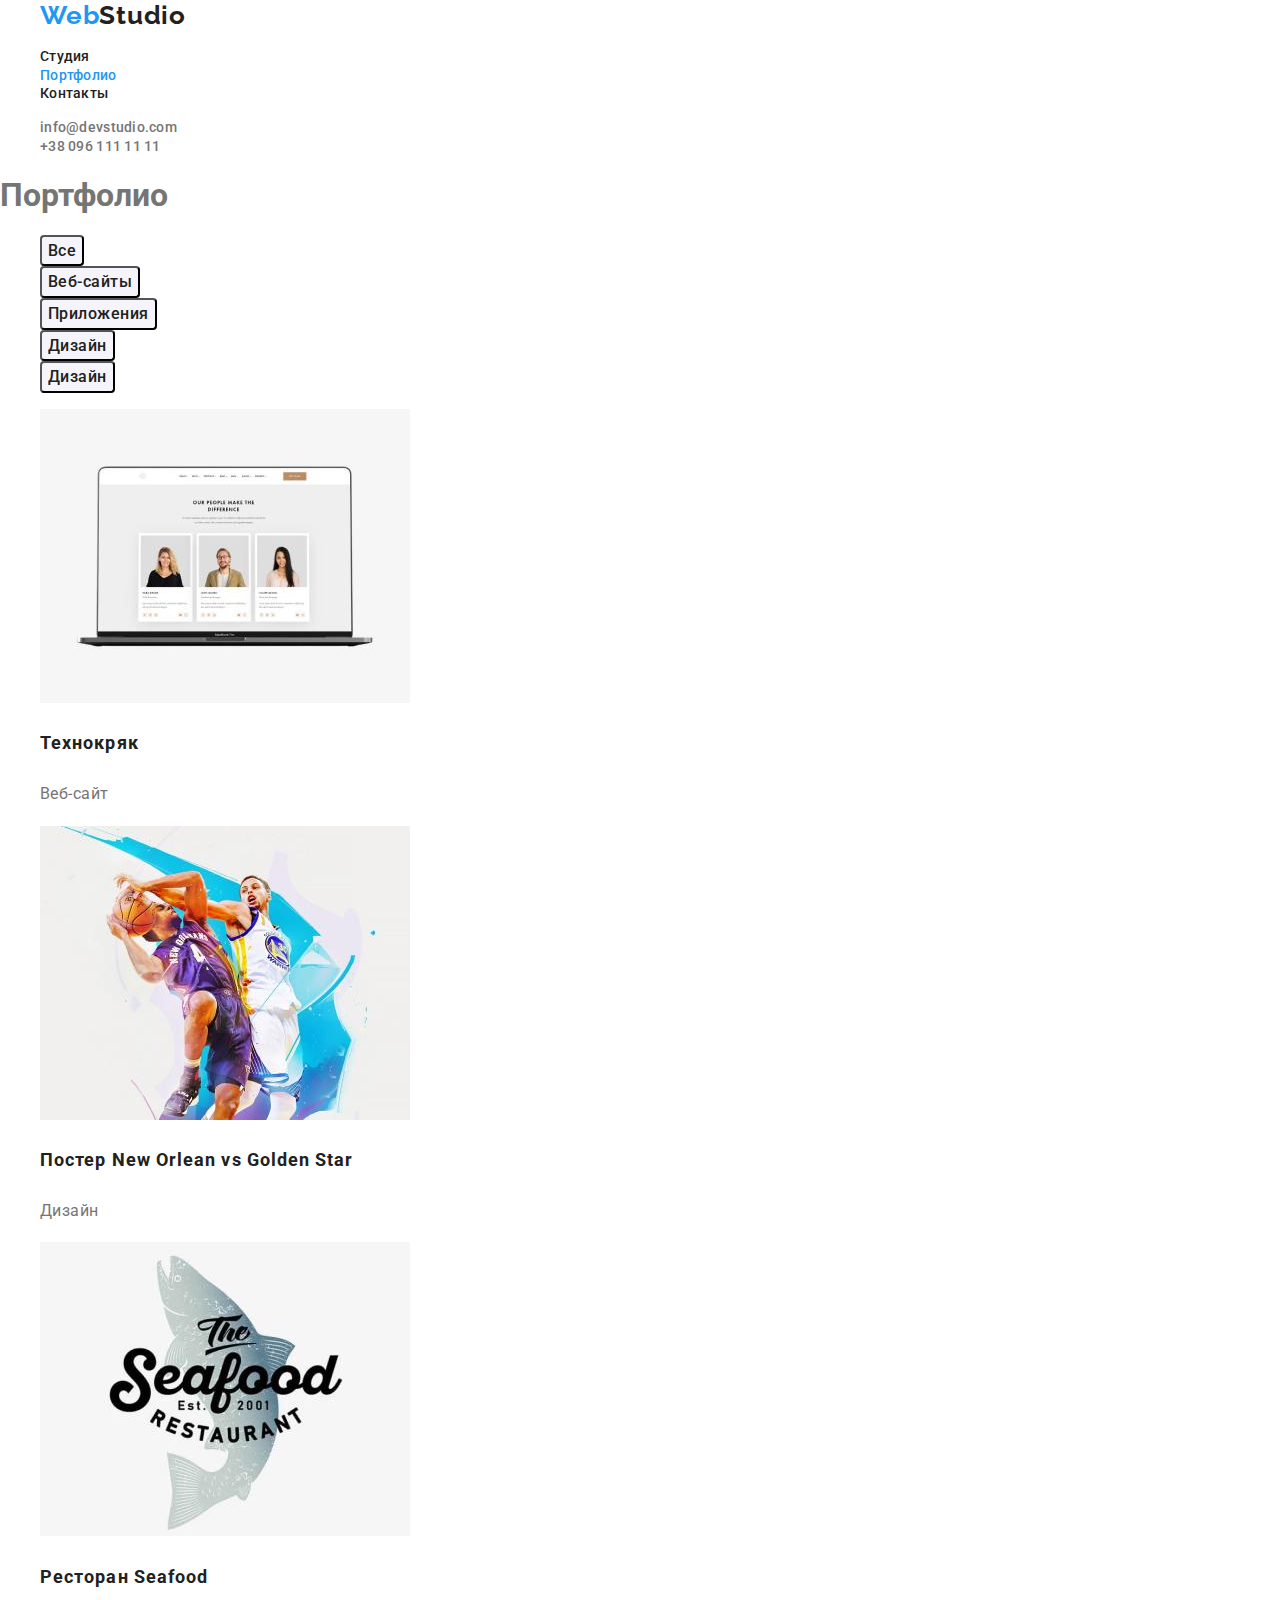
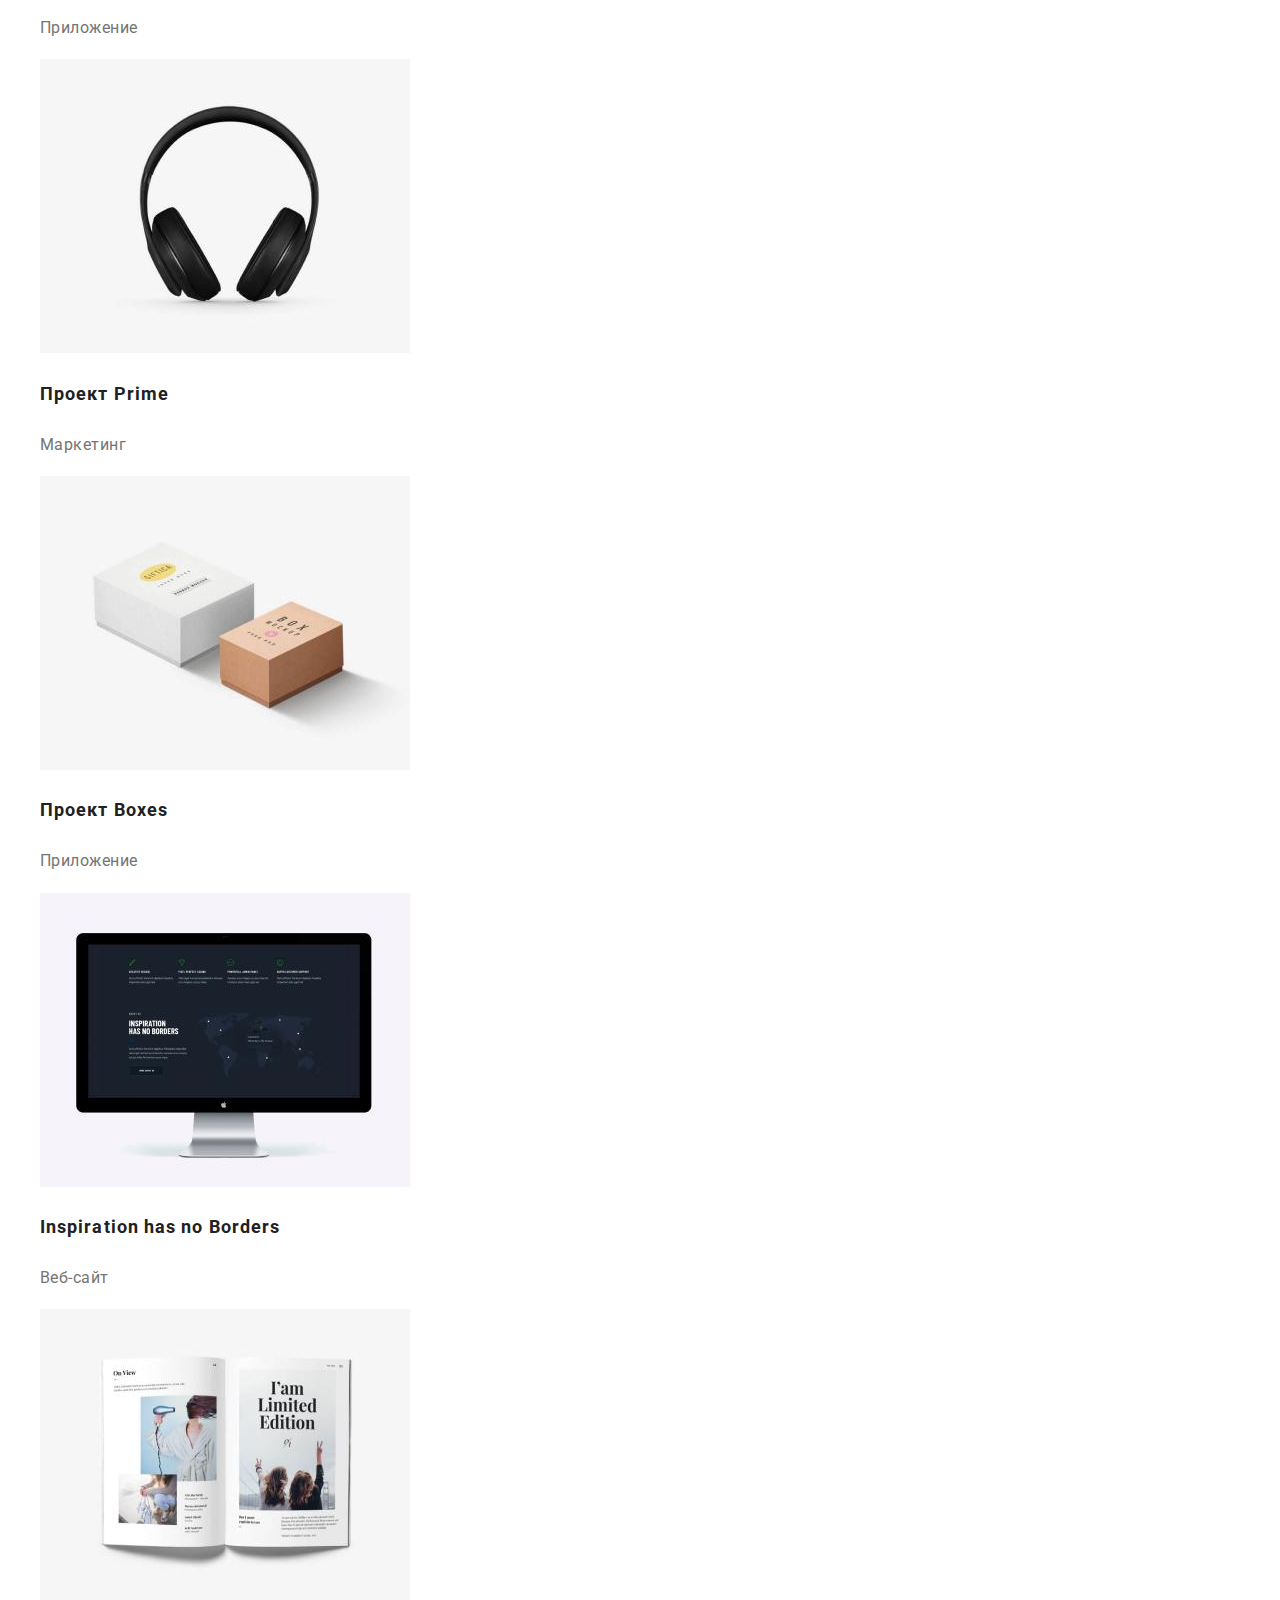
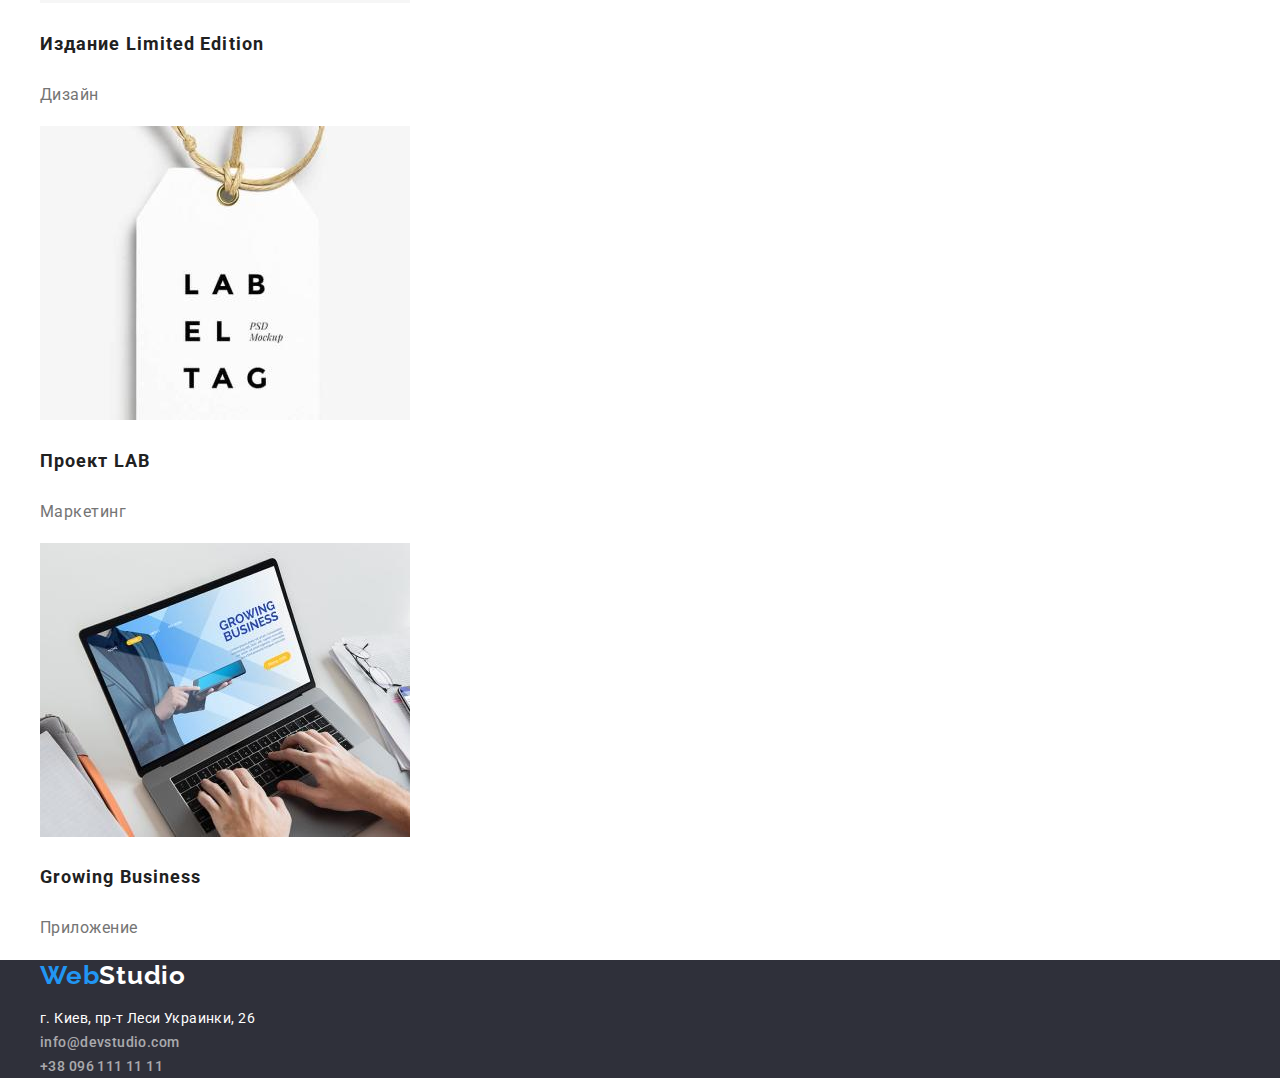
==== portfolio.html @ add9ce25 "Делает центрирование контэнта" ====
<!DOCTYPE html>
<html lang="ru">

<head>
    <meta charset="UTF-8">
    <meta http-equiv="X-UA-Compatible" content="IE=edge">
    <meta name="viewport" content="width=device-width, initial-scale=1.0">
    <link href="https://fonts.googleapis.com/css2?family=Raleway:wght@700&family=Roboto:wght@400;500;700;900&display=swap"
        rel="stylesheet">
    <title>Домашнее задание</title>
    <link rel="stylesheet" href="https://cdnjs.cloudflare.com/ajax/libs/modern-normalize/1.1.0/modern-normalize.min.css">
    <link rel="stylesheet" href="./css/styles.css">
</head>

<body>
    <!--Шапка-->
    <header>
        <div class="container">
            <a href="" lang="en" class="logo"><span class="logo-web">Web</span>Studio</a>
            <nav>
                <ul class="site-nav list">
                    <li><a href="./index.html" class="site-nav-link">Студия</a></li>
                    <li><a href="./portfolio.html" class="site-nav-link active">Портфолио</a></li>
                    <li><a href="" class="site-nav-link">Контакты</a></li>
                </ul>
            </nav>
            
            <ul class="auth-nav list">
                <li> <a href="mailto:info@devstudio.com" class="auth-nav-link">info@devstudio.com</a></li>
                <li> <a href="tel:+380961111111" class="auth-nav-link">+38 096 111 11 11</a></li>
            </ul>
        </div>
    </header>
    <!--Основной контент-->
    <main>
       <!-- Филтр -->
       <section>
        <h1>Портфолио</h1>
           <div class="container">
            <ul class="list">
                <li>
                    <button type="button" class="filter-button">Все</button>
                </li>
                <li>
                    <button type="button" class="filter-button">Веб-сайты</button>
                </li>
                <li>
                    <button type="button" class="filter-button">Приложения</button>
                </li>
                <li>
                    <button type="button" class="filter-button">Дизайн</button>
                </li>
                <li>
                    <button type="button" class="filter-button">Дизайн</button>
                </li>
            </ul>
           </div>
       <!-- Проекти -->
           <div class="container">
                <ul class="list">
                    <li>
                        <a href="" class="project-link">
                            <img src="./img/img-techno.jpg" alt="открыт сайт на ноутбуке" width="370">
                            <h3 class="project-title project-active">Технокряк</h3>
                            <p class="project-text project-active">Веб-сайт</p>
                        </a>
                    </li>
                    <li>
                        <a href="" class="project-link">
                            <img src="./img/img-new-orlean.jpg" alt="двое мужчин играют в баскетбол" width="370">
                            <h3 lang="en" class="project-title project-active">Постер New Orlean vs Golden Star</h3>
                            <p class="project-text project-active">Дизайн</p>
                        </a>
                    </li>
                    <li>
                        <a href="" class="project-link">
                            <img src="./img/img-seafood.jpg" alt="логотип с рыбой" width="370">
                            <h3 lang="en" class="project-title project-active">Ресторан Seafood</h3>
                            <p class="project-text project-active">Приложение</p>
                        </a>
                    </li>
                    <li>
                        <a href="" class="project-link">
                            <img src="./img/img-prime.jpg" alt="наушники" width="370">
                            <h3 lang="en" class="project-title project-active">Проект Prime</h3>
                            <p class="project-text project-active">Маркетинг</p>
                        </a>
                    </li>
                    <li>
                        <a href="" class="project-link">
                            <img src="./img/img-boxes.jpg" alt="две коробки" width="370">
                            <h3 lang="en" class="project-title project-active">Проект Boxes</h3>
                            <p class="project-text project-active">Приложение</p>
                        </a>
                    </li>
                    <li>
                        <a href="" class="project-link">
                            <img src="./img/img-inspiration.jpg" alt="монитор" width="370">
                            <h3 lang="en" class="project-title project-active">Inspiration has no Borders</h3>
                            <p class="project-text project-active">Веб-сайт</p>
                        </a>
                    </li>
                    <li>
                        <a href="" class="project-link">
                            <img src="./img/img-limited-edition.jpg" alt="журнал" width="370">
                            <h3 lang="en" class="project-title project-active">Издание Limited Edition</h3>
                            <p class="project-text project-active">Дизайн</p>
                        </a>
                    </li>
                    <li>
                        <a href="" class="project-link">
                            <img src="./img/img-lab.jpg" alt="бирка снадписью" width="370">
                            <h3 lang="en" class="project-title project-active">Проект LAB</h3>
                            <p class="project-text project-active">Маркетинг</p>
                        </a>
                    </li>
                    <li>
                        <a href="" class="project-link">
                            <img src="./img/img-growing-business.jpg" alt="работа за ноутбуком" width="370">
                            <h3 lang="en" class="project-title project-active">Growing Business</h3>
                            <p class="project-text project-active">Приложение</p>
                        </a>
                    </li>
                </ul>
           </div>
       </section>
    </main>
    <!--Подвал-->
    <footer class="footer">
       <div class="container">
            <a href="" lang="en" class="logo-footer logo"><span class="logo-web">Web</span>Studio</a>
            <address>
                <ul class="list">
                    <li> <a href="#" class="address-link ">г. Киев, пр-т Леси Украинки, 26</a></li>
                    <li> <a href="mailto:info@devstudio.com" class="auth-nav-link footer-link">info@devstudio.com</a></li>
                    <li> <a href="tel:+380961111111" class="auth-nav-link footer-link">+38 096 111 11 11</a></li>
                </ul>
            </address>
       </div>
    </footer>
</body>

</html>
---- css/styles.css ----
:root {
  --primary-whit-color: #ffffff;
  --title-text-color: #212121;
  --accen-color: #2196f3;
  --primary-text-color: #757575;
  --secondary-bg-color: #f5f4fa;
}
body {
  font-family: "Roboto", sans-serif;
  background-color: var(--primary-whit-color);
  color: var(--primary-text-color);
}

.list {
  list-style: none;
  padding-left: 0;
  margin-bottom: 0;
}

.container {
  margin-left: auto;
  margin-right: auto;
  width: 1200px;
}

/* Шапка */

.logo {
  font-family: "Raleway", sans-serif;
  font-weight: 700;
  font-size: 26px;
  line-height: 1.2;

  text-decoration: none;
  letter-spacing: 0.03em;

  color: var(--title-text-color);
}
.logo-web {
  color: var(--accen-color);
}
.logo-footer {
  color: var(--primary-whit-color);
}
.logo:hover,
.logo:focus {
  color: var(--accen-color);
}

/* Site nav / Auth nav */

.site-nav-link,
.auth-nav-link {
  font-weight: 500;
  font-size: 14px;
  line-height: 1.2;

  text-decoration: none;
  letter-spacing: 0.02em;

  color: var(--primary-text-color);
}
.site-nav-link {
  color: var(--title-text-color);
}
.site-nav-link:hover,
.site-nav-link:focus,
.auth-nav-link:hover,
.auth-nav-link:focus {
  color: var(--accen-color);
}
.active {
  color: var(--accen-color);
}
/* Основной контент */

.hero {
  background-color: #2f303a;
  text-align: center;
}
.hero-title {
  font-weight: 900;
  font-size: 44px;
  line-height: 1.4;

  letter-spacing: 0.06em;
  text-transform: uppercase;

  color: var(--primary-whit-color);
}
.hero-button {
  display: inline-block;
  border: 0px solid transparent;
  border-radius: 4px;
  padding: 10px 32px;

  font-family: "Roboto", sans-serif;
  font-weight: 700;
  font-size: 16px;
  line-height: 1.9;

  letter-spacing: 0.06em;
  cursor: pointer;
  text-align: center;

  background-color: var(--accen-color);
  color: var(--primary-whit-color);
}
.hero-button:hover,
.hero-button:focus {
  color: var(--title-text-color);
}
.feature-title {
  font-size: 14px;
  line-height: 1.1;

  letter-spacing: 0.03em;
  text-transform: uppercase;

  color: var(--title-text-color);
}
.feature-text {
  font-size: 14px;
  line-height: 1.7;

  letter-spacing: 0.03em;
}
.second-title {
  font-size: 36px;
  line-height: 1.2;
  text-align: center;
  letter-spacing: 0.03em;

  color: var(--title-text-color);
}
.team {
  background-color: var(--secondary-bg-color);
}
.team-title {
  font-weight: 500;
  font-size: 16px;
  line-height: 1.2;

  text-align: center;
  letter-spacing: 0.03em;

  color: var(--title-text-color);
}
.team-text {
  margin-bottom: 0;

  font-size: 16px;
  line-height: 1.2;

  text-align: center;
  letter-spacing: 0.03em;
}
/* Портфолио */

.filter-button {
  font-family: "Roboto", sans-serif;
  font-weight: 500;
  font-size: 16px;
  line-height: 1.6;

  text-align: center;
  letter-spacing: 0.03em;
  cursor: pointer;
  border-radius: 4px;

  background: var(--secondary-bg-color);
  color: var(--title-text-color);
}
.filter-button:hover,
.filter-button:focus {
  color: var(--primary-whit-color);
  background-color: var(--accen-color);
}
.project-link {
  text-decoration: none;
}
.project-title {
  font-size: 18px;
  line-height: 2;

  letter-spacing: 0.06em;

  color: var(--title-text-color);
}
.project-text {
  font-size: 16px;
  line-height: 1.9;

  letter-spacing: 0.03em;
  color: var(--primary-text-color);
}
.project-active:hover,
.project-active:focus {
  color: var(--accen-color);
}

/* Подвал */

.footer {
  background-color: #2f303a;
}
.address-link {
  font-style: normal;

  font-size: 14px;
  line-height: 1.7;

  letter-spacing: 0.03em;
  text-decoration: none;

  color: var(--primary-whit-color);
}
.footer-link {
  font-style: normal;
  line-height: 1.7;

  letter-spacing: 0.03em;

  color: rgba(255, 255, 255, 0.6);
}
.address-link:hover,
.address-link:focus {
  color: var(--accen-color);
}
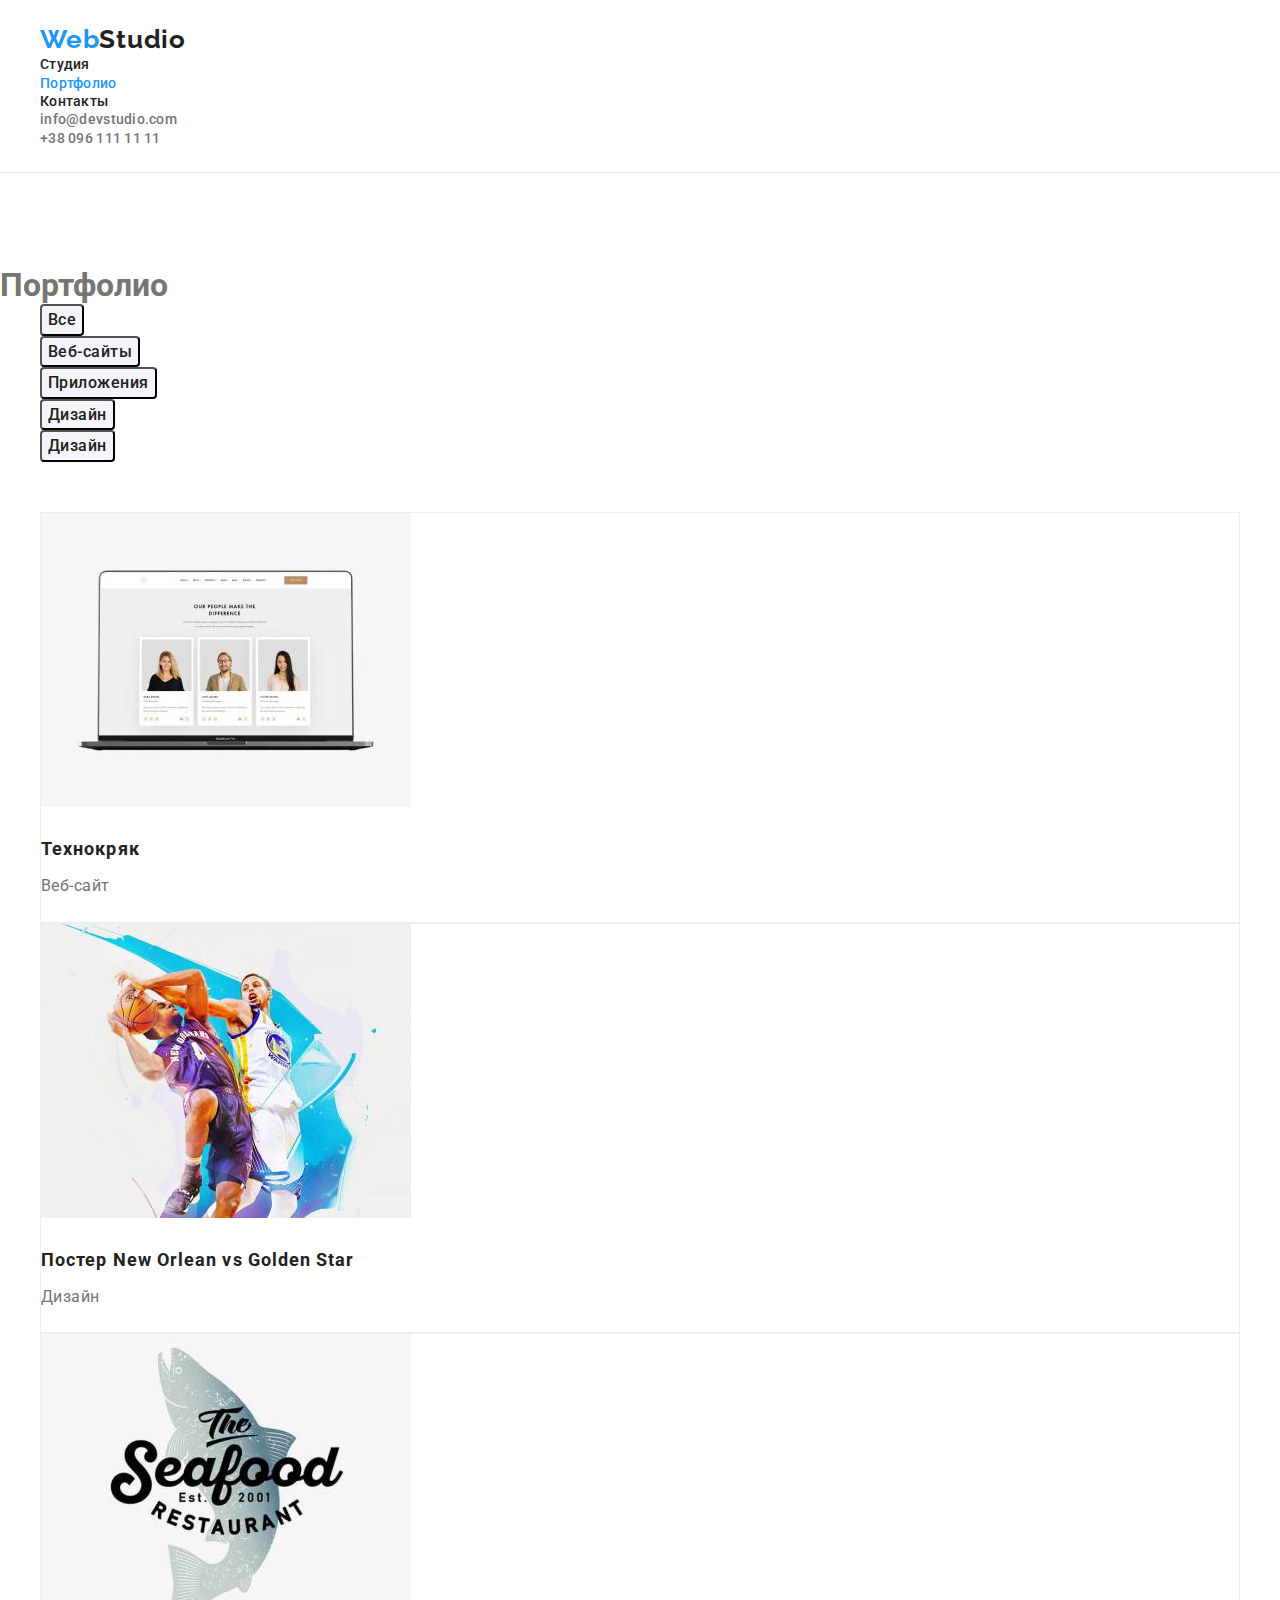
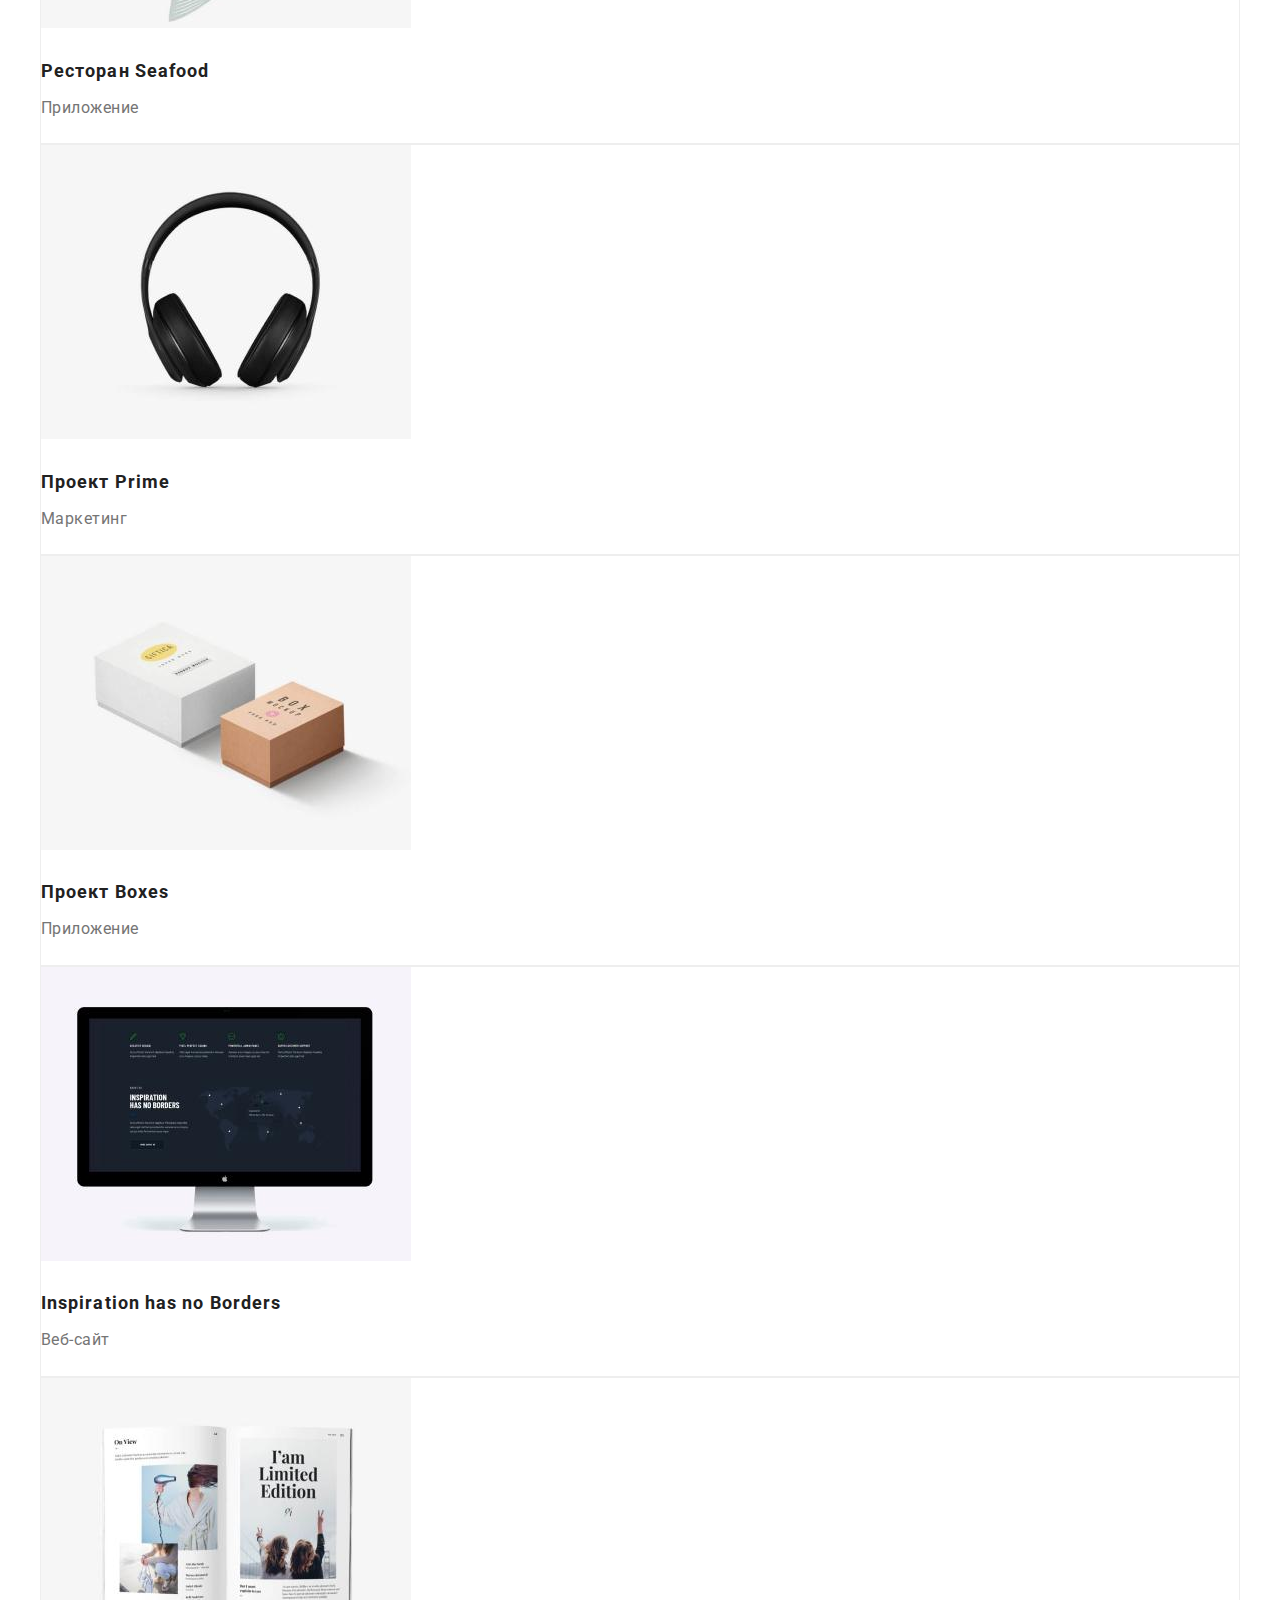
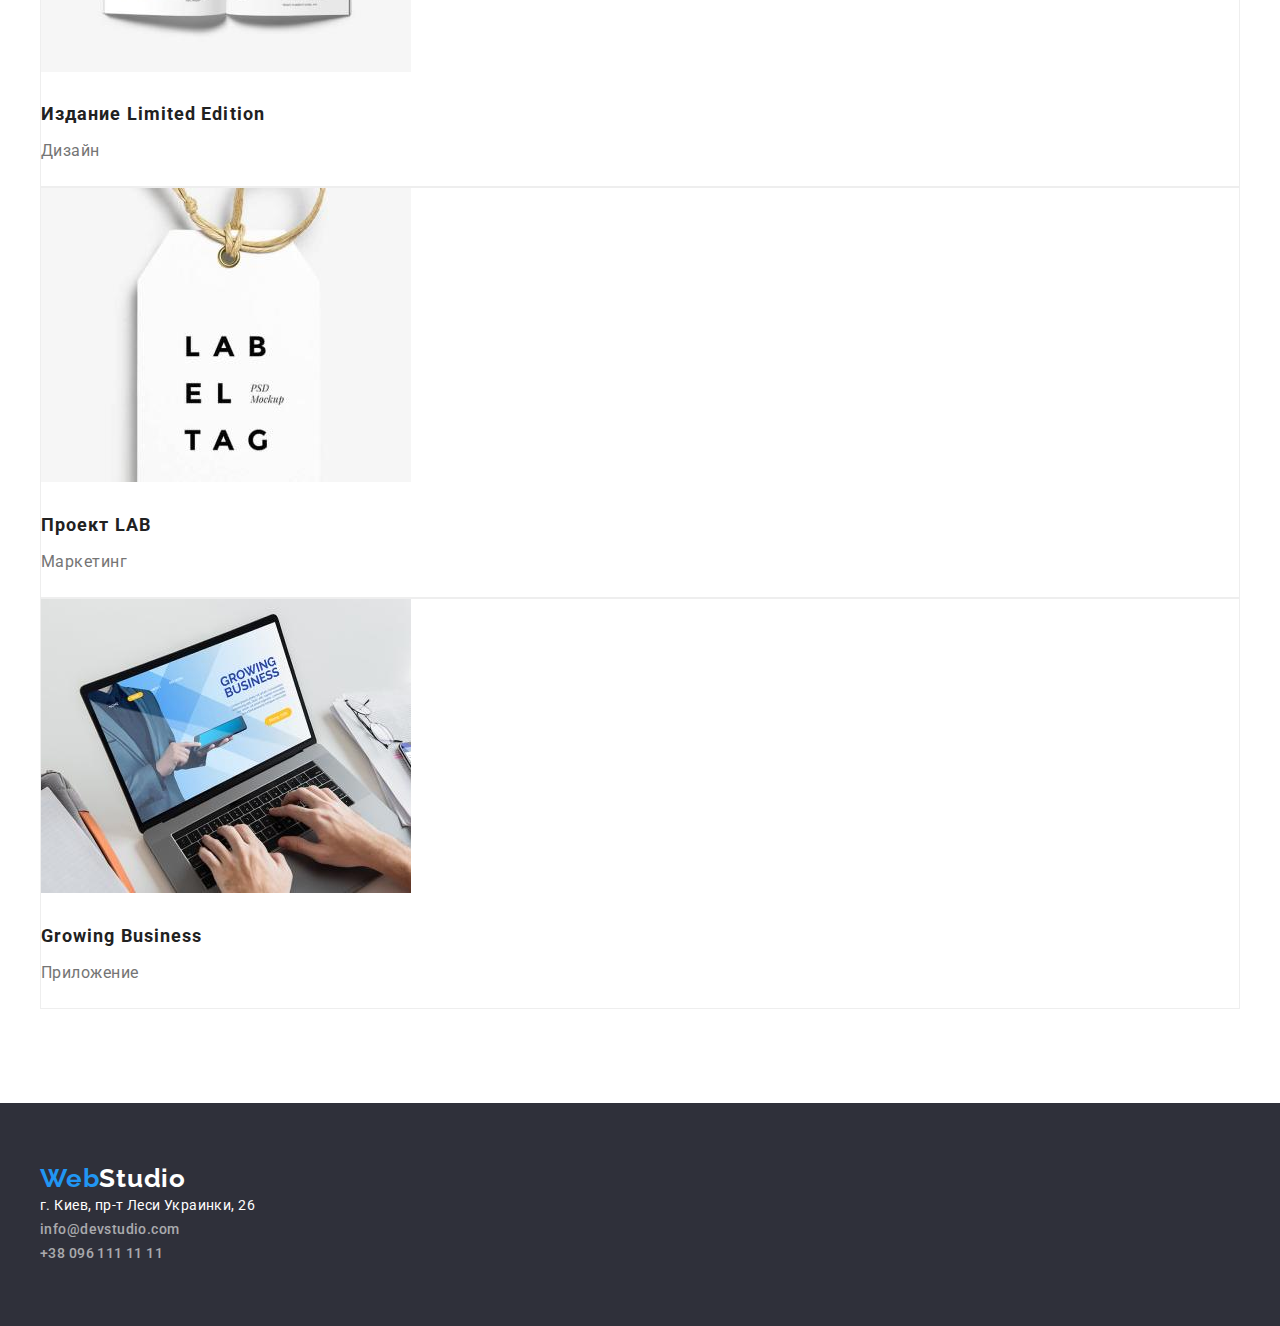
==== commit 657df37d: "Устанавливает padding та margin" ====
--- a/portfolio.html
+++ b/portfolio.html
@@ -14,7 +14,7 @@
 
 <body>
     <!--Шапка-->
-    <header>
+    <header class="header">
         <div class="container">
             <a href="" lang="en" class="logo"><span class="logo-web">Web</span>Studio</a>
             <nav>
@@ -34,10 +34,10 @@
     <!--Основной контент-->
     <main>
        <!-- Филтр -->
-       <section>
+       <section class="section">
         <h1>Портфолио</h1>
            <div class="container">
-            <ul class="list">
+            <ul class="list filter-list class="project-card"">
                 <li>
                     <button type="button" class="filter-button">Все</button>
                 </li>
@@ -58,63 +58,63 @@
        <!-- Проекти -->
            <div class="container">
                 <ul class="list">
-                    <li>
+                    <li class="project-card">
                         <a href="" class="project-link">
                             <img src="./img/img-techno.jpg" alt="открыт сайт на ноутбуке" width="370">
                             <h3 class="project-title project-active">Технокряк</h3>
                             <p class="project-text project-active">Веб-сайт</p>
                         </a>
                     </li>
-                    <li>
+                    <li class="project-card">
                         <a href="" class="project-link">
                             <img src="./img/img-new-orlean.jpg" alt="двое мужчин играют в баскетбол" width="370">
                             <h3 lang="en" class="project-title project-active">Постер New Orlean vs Golden Star</h3>
                             <p class="project-text project-active">Дизайн</p>
                         </a>
                     </li>
-                    <li>
+                    <li class="project-card">
                         <a href="" class="project-link">
                             <img src="./img/img-seafood.jpg" alt="логотип с рыбой" width="370">
                             <h3 lang="en" class="project-title project-active">Ресторан Seafood</h3>
                             <p class="project-text project-active">Приложение</p>
                         </a>
                     </li>
-                    <li>
+                    <li class="project-card">
                         <a href="" class="project-link">
                             <img src="./img/img-prime.jpg" alt="наушники" width="370">
                             <h3 lang="en" class="project-title project-active">Проект Prime</h3>
                             <p class="project-text project-active">Маркетинг</p>
                         </a>
                     </li>
-                    <li>
+                    <li class="project-card">
                         <a href="" class="project-link">
                             <img src="./img/img-boxes.jpg" alt="две коробки" width="370">
                             <h3 lang="en" class="project-title project-active">Проект Boxes</h3>
                             <p class="project-text project-active">Приложение</p>
                         </a>
                     </li>
-                    <li>
+                    <li class="project-card">
                         <a href="" class="project-link">
                             <img src="./img/img-inspiration.jpg" alt="монитор" width="370">
                             <h3 lang="en" class="project-title project-active">Inspiration has no Borders</h3>
                             <p class="project-text project-active">Веб-сайт</p>
                         </a>
                     </li>
-                    <li>
+                    <li class="project-card">
                         <a href="" class="project-link">
                             <img src="./img/img-limited-edition.jpg" alt="журнал" width="370">
                             <h3 lang="en" class="project-title project-active">Издание Limited Edition</h3>
                             <p class="project-text project-active">Дизайн</p>
                         </a>
                     </li>
-                    <li>
+                    <li class="project-card">
                         <a href="" class="project-link">
                             <img src="./img/img-lab.jpg" alt="бирка снадписью" width="370">
                             <h3 lang="en" class="project-title project-active">Проект LAB</h3>
                             <p class="project-text project-active">Маркетинг</p>
                         </a>
                     </li>
-                    <li>
+                    <li class="project-card">
                         <a href="" class="project-link">
                             <img src="./img/img-growing-business.jpg" alt="работа за ноутбуком" width="370">
                             <h3 lang="en" class="project-title project-active">Growing Business</h3>
--- a/css/styles.css
+++ b/css/styles.css
@@ -12,9 +12,9 @@
 }
 
 .list {
+  padding: 0;
+  margin: 0;
   list-style: none;
-  padding-left: 0;
-  margin-bottom: 0;
 }
 
 .container {
@@ -23,7 +23,26 @@
   width: 1200px;
 }
 
+.section {
+  padding-top: 94px;
+  padding-bottom: 94px;
+}
+
+h1,
+h2,
+h3,
+p {
+  margin-top: 0;
+  margin-bottom: 0;
+}
+
 /* Шапка */
+
+.header {
+  padding-top: 24px;
+  padding-bottom: 25px;
+  border-bottom: 1px solid #ececec;
+}
 
 .logo {
   font-family: "Raleway", sans-serif;
@@ -79,6 +98,11 @@
   text-align: center;
 }
 .hero-title {
+  margin-left: auto;
+  margin-right: auto;
+  margin-bottom: 30px;
+  max-width: 700px;
+
   font-weight: 900;
   font-size: 44px;
   line-height: 1.4;
@@ -111,6 +135,9 @@
   color: var(--title-text-color);
 }
 .feature-title {
+  margin-top: 0;
+  margin-bottom: 10px;
+
   font-size: 14px;
   line-height: 1.1;
 
@@ -126,6 +153,8 @@
   letter-spacing: 0.03em;
 }
 .second-title {
+  margin-bottom: 50px;
+
   font-size: 36px;
   line-height: 1.2;
   text-align: center;
@@ -136,7 +165,13 @@
 .team {
   background-color: var(--secondary-bg-color);
 }
+.team-card {
+  padding-bottom: 30px;
+}
 .team-title {
+  margin-top: 30px;
+  margin-bottom: 10px;
+
   font-weight: 500;
   font-size: 16px;
   line-height: 1.2;
@@ -156,6 +191,10 @@
   letter-spacing: 0.03em;
 }
 /* Портфолио */
+
+.filter-list {
+  margin-bottom: 50px;
+}
 
 .filter-button {
   font-family: "Roboto", sans-serif;
@@ -176,12 +215,22 @@
   color: var(--primary-whit-color);
   background-color: var(--accen-color);
 }
+/* Проэкты */
+.project-card {
+  padding-bottom: 20px;
+  border: 1px solid #eeeeee;
+}
+
 .project-link {
   text-decoration: none;
 }
 .project-title {
+  margin-top: 20px;
+  margin-bottom: 4px;
+
   font-size: 18px;
   line-height: 2;
+  max-width: 370px;
 
   letter-spacing: 0.06em;
 
@@ -190,6 +239,7 @@
 .project-text {
   font-size: 16px;
   line-height: 1.9;
+  max-width: 370px;
 
   letter-spacing: 0.03em;
   color: var(--primary-text-color);
@@ -202,6 +252,9 @@
 /* Подвал */
 
 .footer {
+  padding-top: 60px;
+  padding-bottom: 60px;
+
   background-color: #2f303a;
 }
 .address-link {
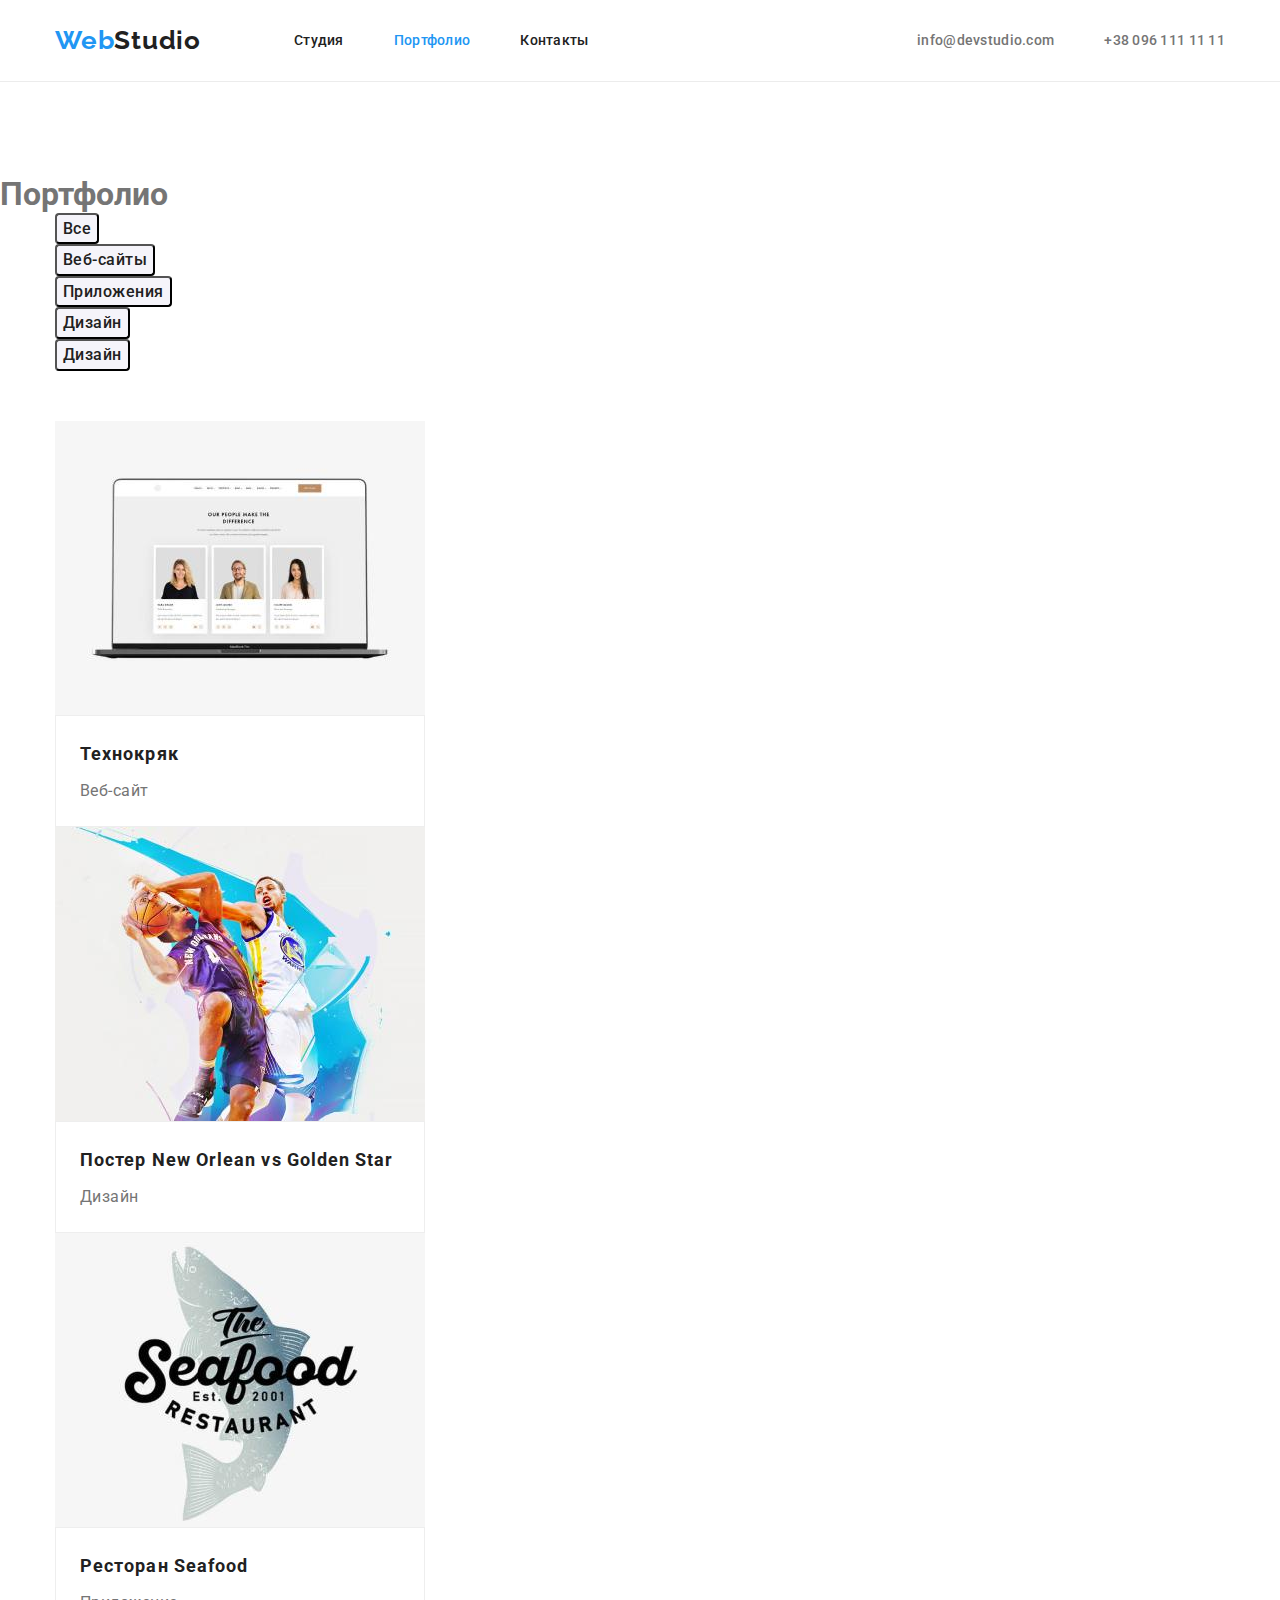
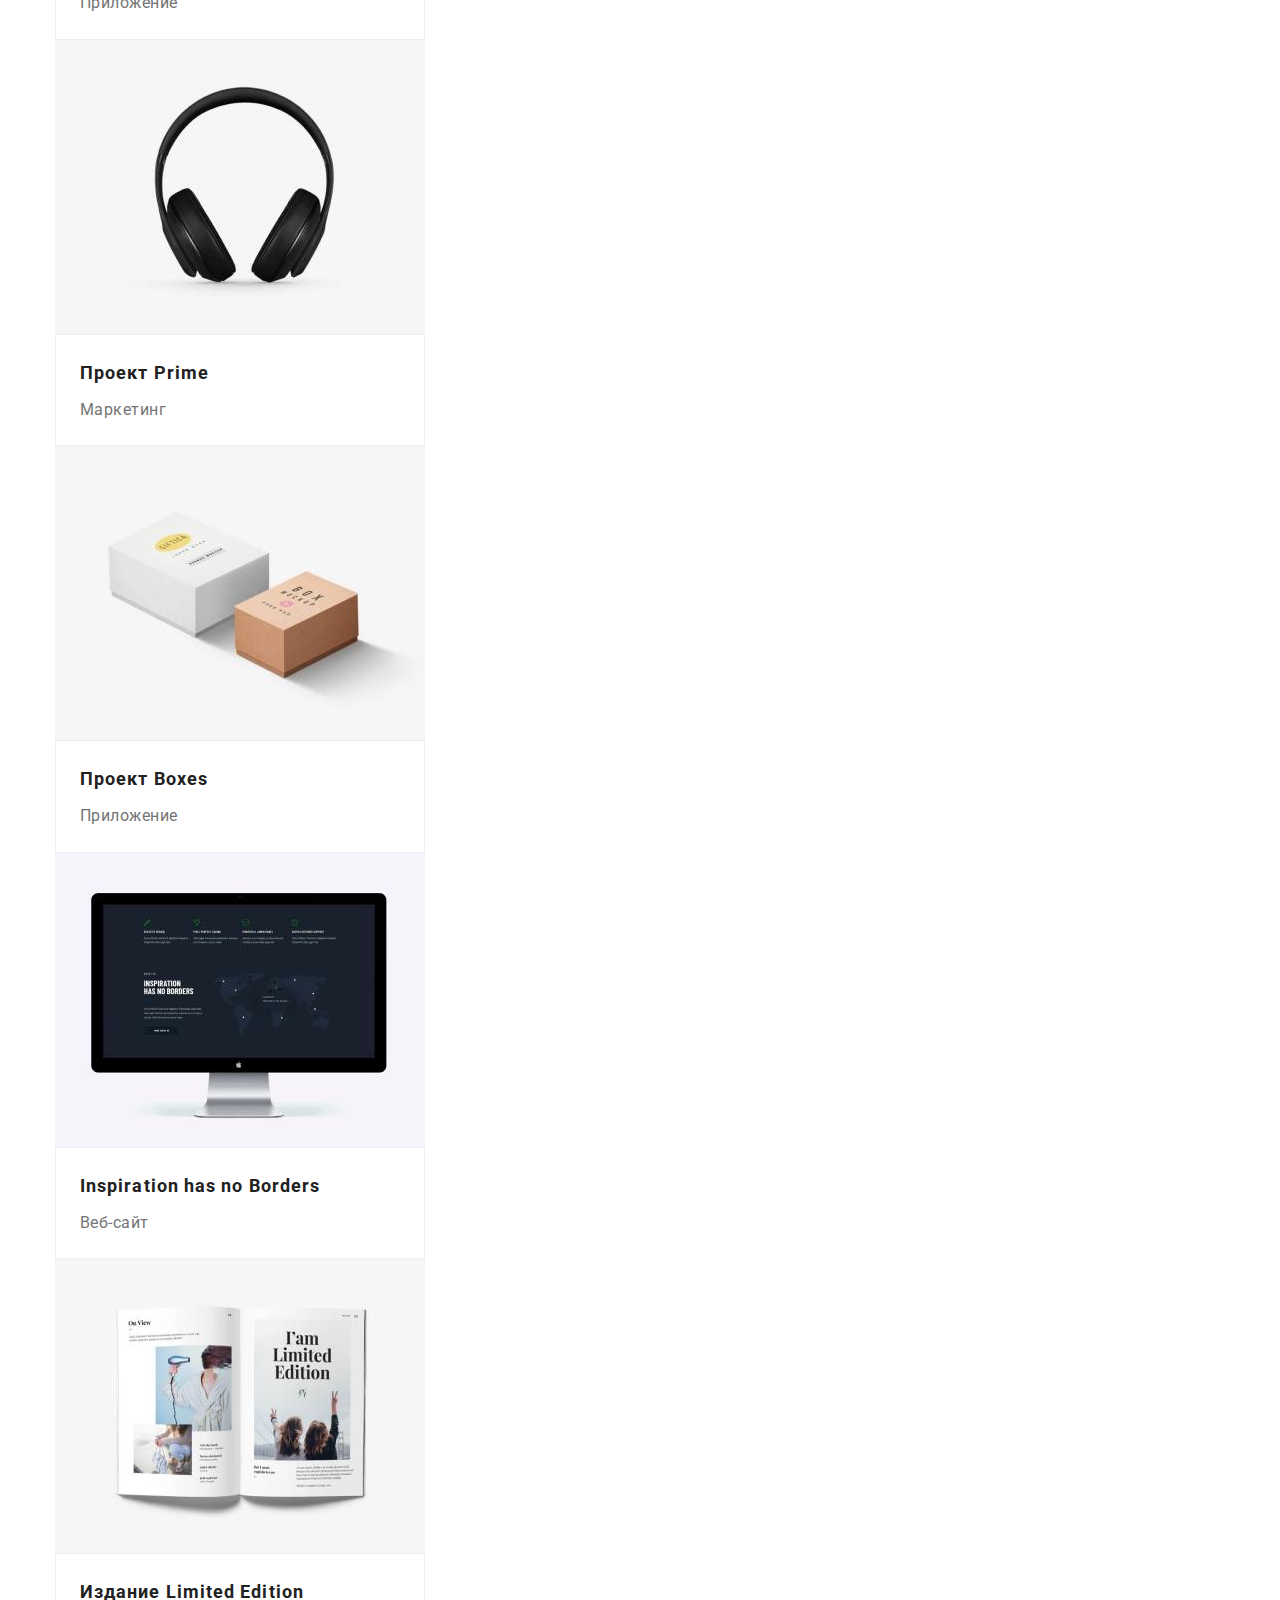
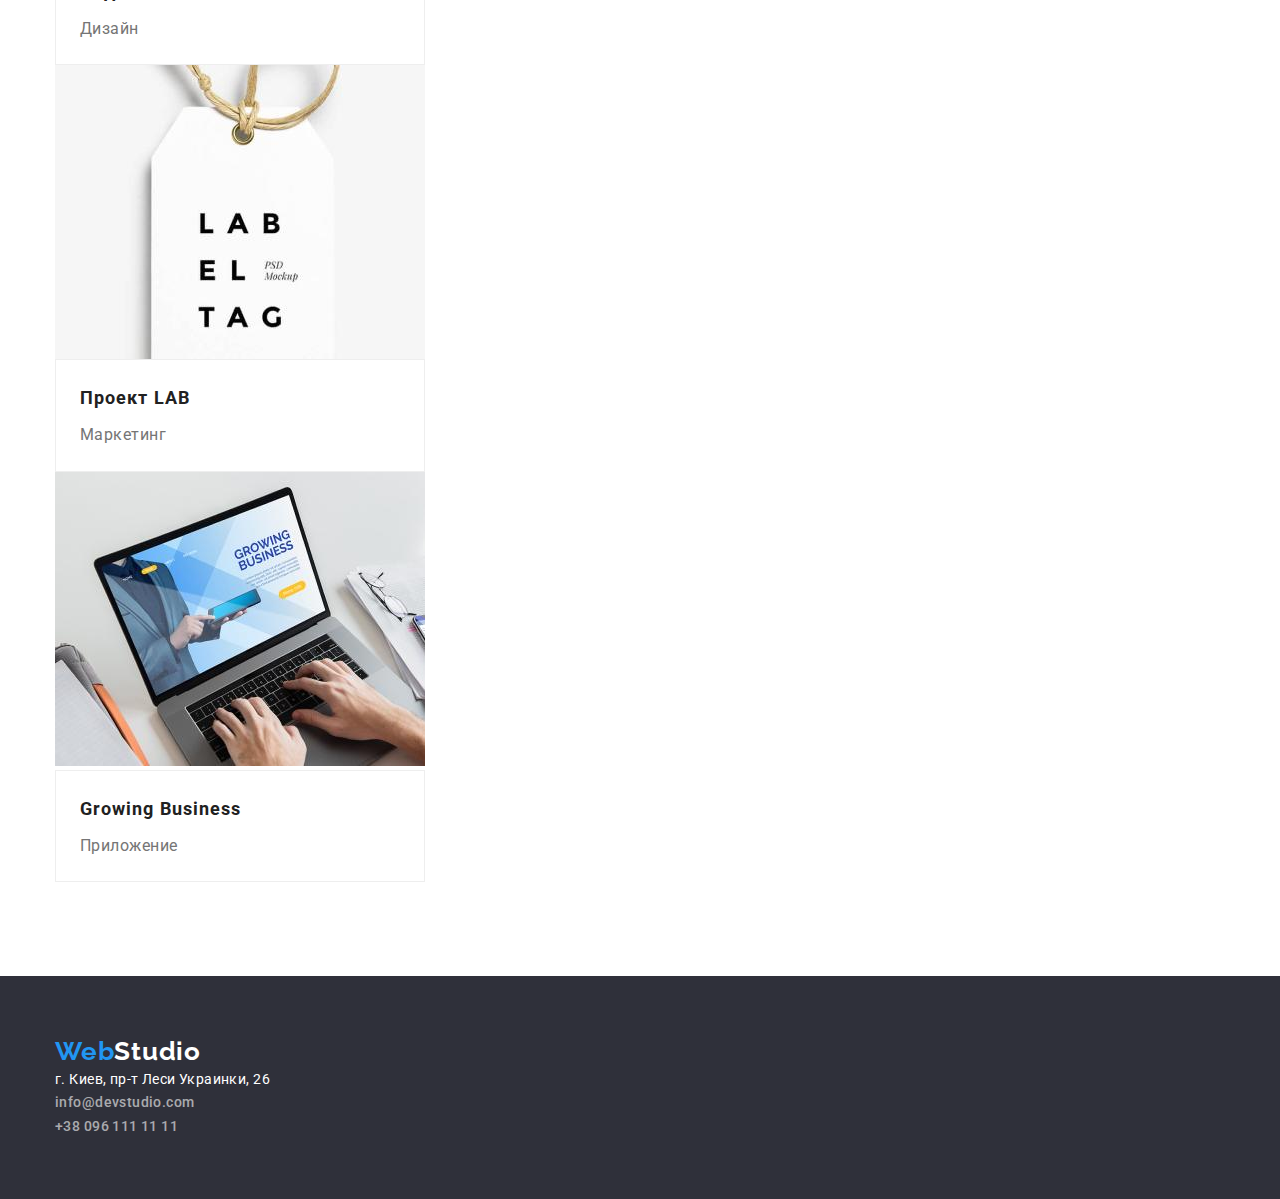
==== commit dff2457c: "Делает горионтальное размещение элиментов header" ====
--- a/portfolio.html
+++ b/portfolio.html
@@ -15,19 +15,19 @@
 <body>
     <!--Шапка-->
     <header class="header">
-        <div class="container">
+        <div class="container main-nav">
             <a href="" lang="en" class="logo"><span class="logo-web">Web</span>Studio</a>
             <nav>
                 <ul class="site-nav list">
-                    <li><a href="./index.html" class="site-nav-link">Студия</a></li>
-                    <li><a href="./portfolio.html" class="site-nav-link active">Портфолио</a></li>
-                    <li><a href="" class="site-nav-link">Контакты</a></li>
+                    <li class="site-nav-item"><a href="./index.html" class="site-nav-link">Студия</a></li>
+                    <li class="site-nav-item"><a href="./portfolio.html" class="site-nav-link active">Портфолио</a></li>
+                    <li class="site-nav-item"><a href="" class="site-nav-link">Контакты</a></li>
                 </ul>
             </nav>
             
             <ul class="auth-nav list">
-                <li> <a href="mailto:info@devstudio.com" class="auth-nav-link">info@devstudio.com</a></li>
-                <li> <a href="tel:+380961111111" class="auth-nav-link">+38 096 111 11 11</a></li>
+                <li class="auth-nav-item"> <a href="mailto:info@devstudio.com" class="auth-nav-link">info@devstudio.com</a></li>
+                <li class="auth-nav-item"> <a href="tel:+380961111111" class="auth-nav-link">+38 096 111 11 11</a></li>
             </ul>
         </div>
     </header>
@@ -37,7 +37,7 @@
        <section class="section">
         <h1>Портфолио</h1>
            <div class="container">
-            <ul class="list filter-list class="project-card"">
+            <ul class="list filter-list">
                 <li>
                     <button type="button" class="filter-button">Все</button>
                 </li>
@@ -58,67 +58,85 @@
        <!-- Проекти -->
            <div class="container">
                 <ul class="list">
-                    <li class="project-card">
+                    <li >
                         <a href="" class="project-link">
-                            <img src="./img/img-techno.jpg" alt="открыт сайт на ноутбуке" width="370">
-                            <h3 class="project-title project-active">Технокряк</h3>
-                            <p class="project-text project-active">Веб-сайт</p>
+                            <img class="img-card" src="./img/img-techno.jpg" alt="открыт сайт на ноутбуке" width="370">
+                            <div class="project-card">
+                                <h3 class="project-title project-active">Технокряк</h3>
+                                <p class="project-text project-active">Веб-сайт</p>
+                            </div>
                         </a>
                     </li>
-                    <li class="project-card">
+                    <li >
                         <a href="" class="project-link">
-                            <img src="./img/img-new-orlean.jpg" alt="двое мужчин играют в баскетбол" width="370">
-                            <h3 lang="en" class="project-title project-active">Постер New Orlean vs Golden Star</h3>
-                            <p class="project-text project-active">Дизайн</p>
+                            <img class="img-card"  src="./img/img-new-orlean.jpg" alt="двое мужчин играют в баскетбол" width="370">
+                           <div class="project-card">
+                                <h3 lang="en" class="project-title project-active">Постер New Orlean vs Golden Star</h3>
+                                <p class="project-text project-active">Дизайн</p>
+                           </div>
                         </a>
                     </li>
-                    <li class="project-card">
+                    <li >
                         <a href="" class="project-link">
-                            <img src="./img/img-seafood.jpg" alt="логотип с рыбой" width="370">
-                            <h3 lang="en" class="project-title project-active">Ресторан Seafood</h3>
-                            <p class="project-text project-active">Приложение</p>
+                            <img class="img-card"  src="./img/img-seafood.jpg" alt="логотип с рыбой" width="370">
+                           <div class="project-card">
+                                <h3 lang="en" class="project-title project-active">Ресторан Seafood</h3>
+                                <p class="project-text project-active">Приложение</p>
+                           </div>
                         </a>
                     </li>
-                    <li class="project-card">
+                    <li >
                         <a href="" class="project-link">
-                            <img src="./img/img-prime.jpg" alt="наушники" width="370">
-                            <h3 lang="en" class="project-title project-active">Проект Prime</h3>
-                            <p class="project-text project-active">Маркетинг</p>
+                            <img class="img-card"  src="./img/img-prime.jpg" alt="наушники" width="370">
+                          <div class="project-card">
+                                <h3 lang="en" class="project-title project-active">Проект Prime</h3>
+                                <p class="project-text project-active">Маркетинг</p>
+                          </div>
                         </a>
                     </li>
-                    <li class="project-card">
+                    <li >
                         <a href="" class="project-link">
-                            <img src="./img/img-boxes.jpg" alt="две коробки" width="370">
-                            <h3 lang="en" class="project-title project-active">Проект Boxes</h3>
-                            <p class="project-text project-active">Приложение</p>
+                            <img class="img-card"  src="./img/img-boxes.jpg" alt="две коробки" width="370">
+                            <div class="project-card">
+                                <h3 lang="en" class="project-title project-active">Проект Boxes</h3>
+                                <p class="project-text project-active">Приложение</p>
+                            </div>
                         </a>
                     </li>
-                    <li class="project-card">
+                    <li >
                         <a href="" class="project-link">
-                            <img src="./img/img-inspiration.jpg" alt="монитор" width="370">
-                            <h3 lang="en" class="project-title project-active">Inspiration has no Borders</h3>
-                            <p class="project-text project-active">Веб-сайт</p>
+                            <img class="img-card"  src="./img/img-inspiration.jpg" alt="монитор" width="370">
+                           <div class="project-card">
+                                <h3 lang="en" class="project-title project-active">Inspiration has no Borders</h3>
+                                <p class="project-text project-active">Веб-сайт</p>
+                           </div>
                         </a>
                     </li>
-                    <li class="project-card">
+                    <li>
                         <a href="" class="project-link">
-                            <img src="./img/img-limited-edition.jpg" alt="журнал" width="370">
-                            <h3 lang="en" class="project-title project-active">Издание Limited Edition</h3>
-                            <p class="project-text project-active">Дизайн</p>
+                            <img class="img-card"  src="./img/img-limited-edition.jpg" alt="журнал" width="370">
+                          <div  class="project-card">
+                                <h3 lang="en" class="project-title project-active">Издание Limited Edition</h3>
+                                <p class="project-text project-active">Дизайн</p>
+                          </div>
                         </a>
                     </li>
-                    <li class="project-card">
+                    <li >
                         <a href="" class="project-link">
-                            <img src="./img/img-lab.jpg" alt="бирка снадписью" width="370">
-                            <h3 lang="en" class="project-title project-active">Проект LAB</h3>
-                            <p class="project-text project-active">Маркетинг</p>
+                            <img class="img-card"  src="./img/img-lab.jpg" alt="бирка снадписью" width="370">
+                           <div class="project-card">
+                                <h3 lang="en" class="project-title project-active">Проект LAB</h3>
+                                <p class="project-text project-active">Маркетинг</p>
+                           </div>
                         </a>
                     </li>
-                    <li class="project-card">
+                    <li >
                         <a href="" class="project-link">
-                            <img src="./img/img-growing-business.jpg" alt="работа за ноутбуком" width="370">
-                            <h3 lang="en" class="project-title project-active">Growing Business</h3>
-                            <p class="project-text project-active">Приложение</p>
+                            <img class="imd-card"  src="./img/img-growing-business.jpg" alt="работа за ноутбуком" width="370">
+                          <div class="project-card">
+                                <h3 lang="en" class="project-title project-active">Growing Business</h3>
+                                <p class="project-text project-active">Приложение</p>
+                          </div>
                         </a>
                     </li>
                 </ul>
@@ -131,9 +149,9 @@
             <a href="" lang="en" class="logo-footer logo"><span class="logo-web">Web</span>Studio</a>
             <address>
                 <ul class="list">
-                    <li> <a href="#" class="address-link ">г. Киев, пр-т Леси Украинки, 26</a></li>
-                    <li> <a href="mailto:info@devstudio.com" class="auth-nav-link footer-link">info@devstudio.com</a></li>
-                    <li> <a href="tel:+380961111111" class="auth-nav-link footer-link">+38 096 111 11 11</a></li>
+                    <li> <a href="" class="address-link ">г. Киев, пр-т Леси Украинки, 26</a></li>
+                    <li> <a href="mailto:info@devstudio.com" class=" footer-link">info@devstudio.com</a></li>
+                    <li> <a href="tel:+380961111111" class="footer-link">+38 096 111 11 11</a></li>
                 </ul>
             </address>
        </div>
--- a/css/styles.css
+++ b/css/styles.css
@@ -10,7 +10,7 @@
   background-color: var(--primary-whit-color);
   color: var(--primary-text-color);
 }
-
+/* Утилиты */
 .list {
   padding: 0;
   margin: 0;
@@ -20,6 +20,7 @@
 .container {
   margin-left: auto;
   margin-right: auto;
+  padding: 0 15px;
   width: 1200px;
 }
 
@@ -32,27 +33,31 @@
 h2,
 h3,
 p {
-  margin-top: 0;
-  margin-bottom: 0;
+  margin: 0;
+}
+
+.img-card {
+  display: block;
 }
 
 /* Шапка */
 
 .header {
-  padding-top: 24px;
-  padding-bottom: 25px;
   border-bottom: 1px solid #ececec;
 }
-
+.main-nav {
+  display: flex;
+  align-items: center;
+}
 .logo {
+  margin-right: 93px;
+
   font-family: "Raleway", sans-serif;
   font-weight: 700;
   font-size: 26px;
   line-height: 1.2;
-
-  text-decoration: none;
-  letter-spacing: 0.03em;
-
+  text-decoration: none;
+  letter-spacing: 0.03em;
   color: var(--title-text-color);
 }
 .logo-web {
@@ -67,9 +72,23 @@
 }
 
 /* Site nav / Auth nav */
-
+.site-nav,
+.auth-nav {
+  display: flex;
+}
+.auth-nav {
+  margin-left: auto;
+}
+.site-nav-item:not(:last-child),
+.auth-nav-item:not(:last-child) {
+  margin-right: 50px;
+}
 .site-nav-link,
 .auth-nav-link {
+  display: block;
+  padding-top: 32px;
+  padding-bottom: 32px;
+
   font-weight: 500;
   font-size: 14px;
   line-height: 1.2;
@@ -166,7 +185,12 @@
   background-color: var(--secondary-bg-color);
 }
 .team-card {
+  display: inline-block;
   padding-bottom: 30px;
+
+  box-shadow: 0px 1px 3px rgba(0, 0, 0, 0.12), 0px 1px 1px rgba(0, 0, 0, 0.14),
+    0px 2px 1px rgba(0, 0, 0, 0.2);
+  border-radius: 0px 0px 4px 4px;
 }
 .team-title {
   margin-top: 30px;
@@ -217,12 +241,16 @@
 }
 /* Проэкты */
 .project-card {
+  margin: 0;
+  padding-left: 24px;
+  padding-right: 24px;
   padding-bottom: 20px;
   border: 1px solid #eeeeee;
 }
 
 .project-link {
   text-decoration: none;
+  display: inline-block;
 }
 .project-title {
   margin-top: 20px;
@@ -269,11 +297,14 @@
   color: var(--primary-whit-color);
 }
 .footer-link {
+  font-weight: 500;
+  font-size: 14px;
+  line-height: 1.2;
+
+  text-decoration: none;
   font-style: normal;
   line-height: 1.7;
-
-  letter-spacing: 0.03em;
-
+  letter-spacing: 0.03em;
   color: rgba(255, 255, 255, 0.6);
 }
 .address-link:hover,
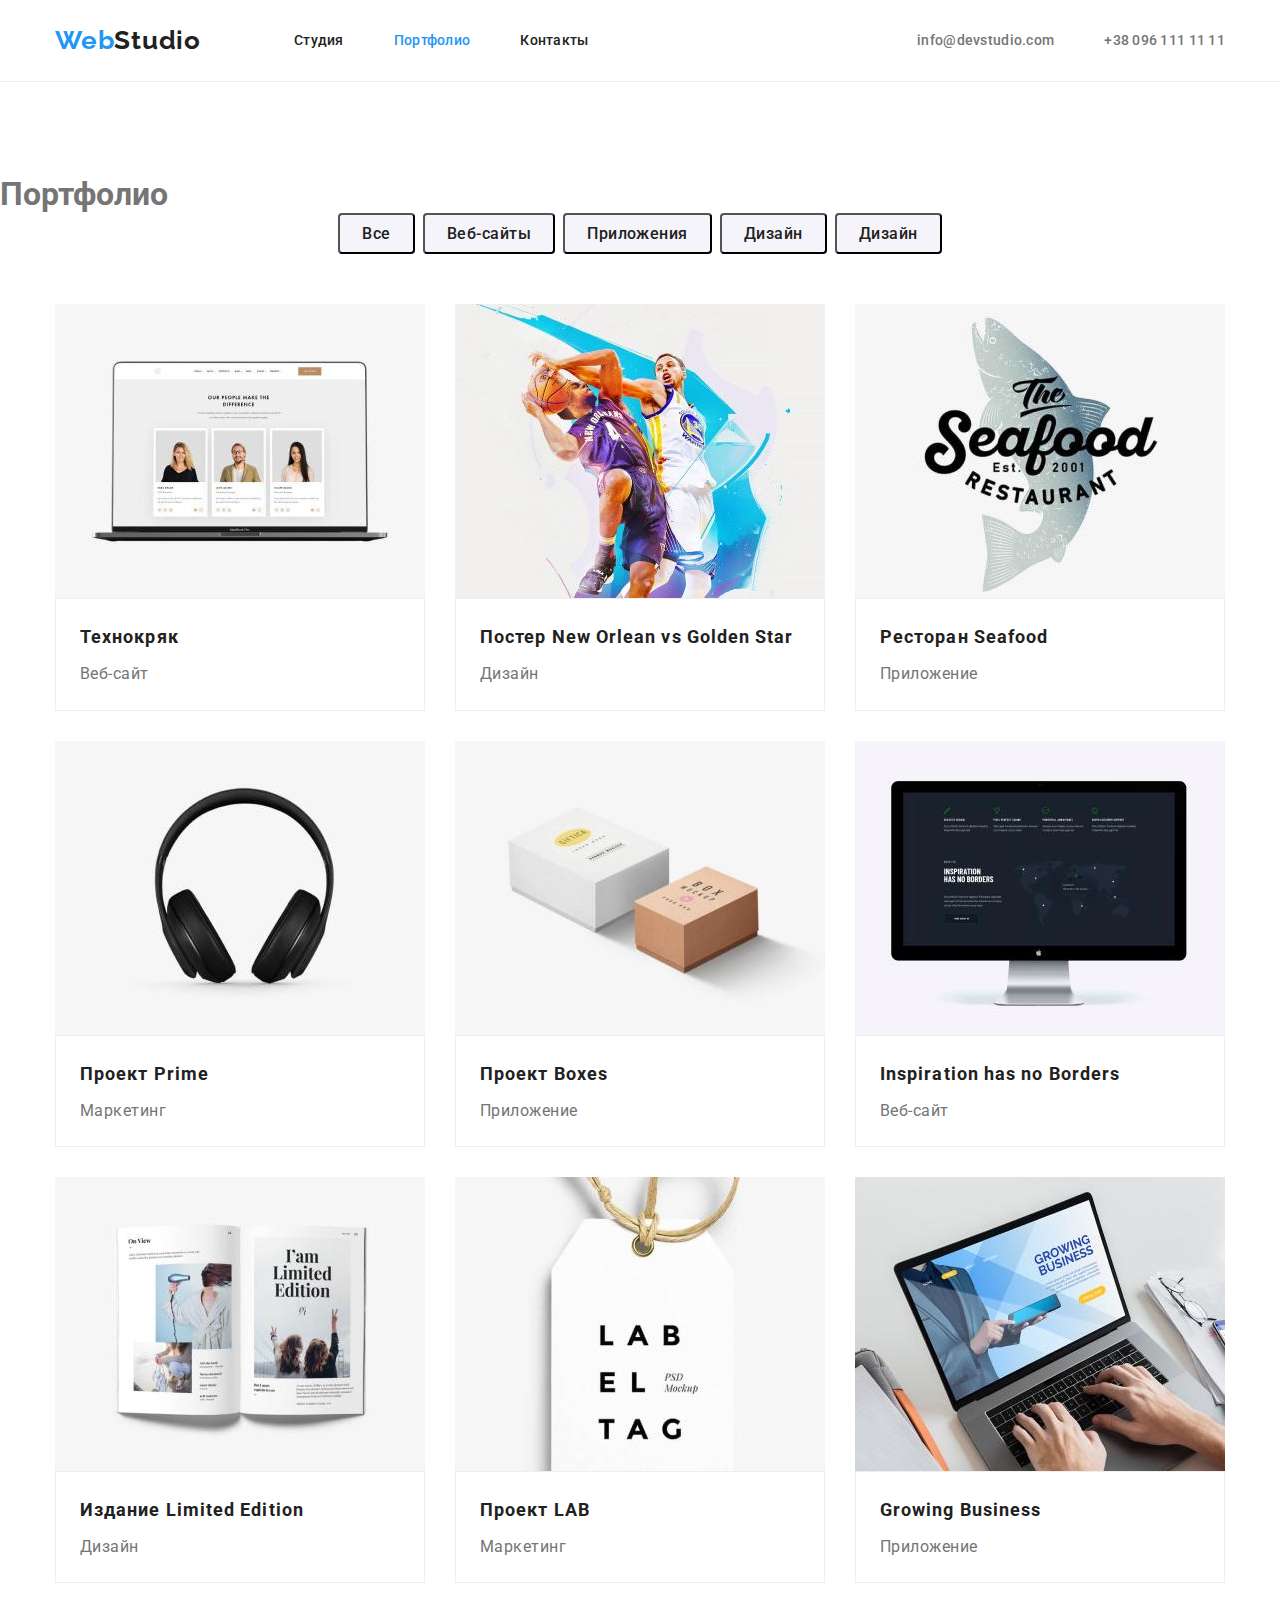
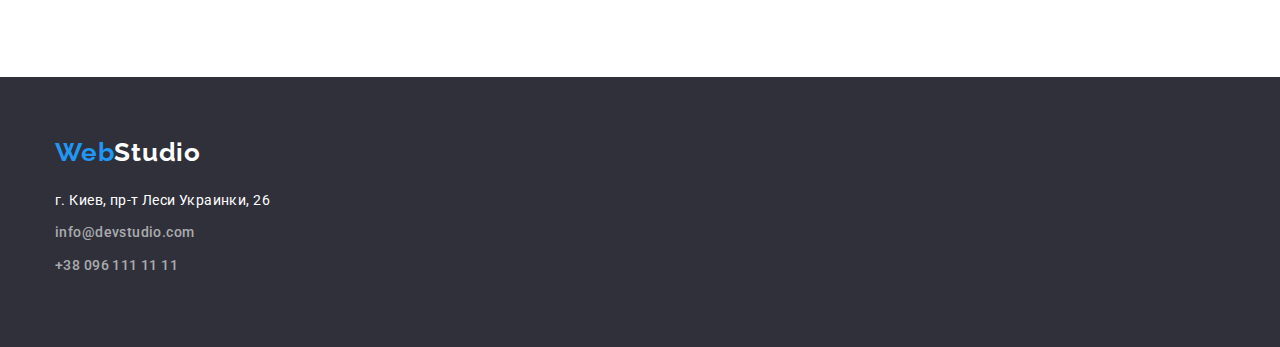
==== commit e4d59364: "Делает горизонтальное  выравнивание контента" ====
--- a/portfolio.html
+++ b/portfolio.html
@@ -38,27 +38,27 @@
         <h1>Портфолио</h1>
            <div class="container">
             <ul class="list filter-list">
-                <li>
+                <li class="filter-item">
                     <button type="button" class="filter-button">Все</button>
                 </li>
-                <li>
+                <li class="filter-item">
                     <button type="button" class="filter-button">Веб-сайты</button>
                 </li>
-                <li>
+                <li class="filter-item">
                     <button type="button" class="filter-button">Приложения</button>
                 </li>
-                <li>
+                <li class="filter-item">
                     <button type="button" class="filter-button">Дизайн</button>
                 </li>
-                <li>
+                <li class="filter-item">
                     <button type="button" class="filter-button">Дизайн</button>
                 </li>
             </ul>
            </div>
        <!-- Проекти -->
            <div class="container">
-                <ul class="list">
-                    <li >
+                <ul class="list project">
+                    <li class="project-item" >
                         <a href="" class="project-link">
                             <img class="img-card" src="./img/img-techno.jpg" alt="открыт сайт на ноутбуке" width="370">
                             <div class="project-card">
@@ -67,7 +67,7 @@
                             </div>
                         </a>
                     </li>
-                    <li >
+                    <li class="project-item" >
                         <a href="" class="project-link">
                             <img class="img-card"  src="./img/img-new-orlean.jpg" alt="двое мужчин играют в баскетбол" width="370">
                            <div class="project-card">
@@ -76,7 +76,7 @@
                            </div>
                         </a>
                     </li>
-                    <li >
+                    <li class="project-item" >
                         <a href="" class="project-link">
                             <img class="img-card"  src="./img/img-seafood.jpg" alt="логотип с рыбой" width="370">
                            <div class="project-card">
@@ -85,7 +85,7 @@
                            </div>
                         </a>
                     </li>
-                    <li >
+                    <li class="project-item" >
                         <a href="" class="project-link">
                             <img class="img-card"  src="./img/img-prime.jpg" alt="наушники" width="370">
                           <div class="project-card">
@@ -94,7 +94,7 @@
                           </div>
                         </a>
                     </li>
-                    <li >
+                    <li class="project-item" >
                         <a href="" class="project-link">
                             <img class="img-card"  src="./img/img-boxes.jpg" alt="две коробки" width="370">
                             <div class="project-card">
@@ -103,7 +103,7 @@
                             </div>
                         </a>
                     </li>
-                    <li >
+                    <li class="project-item" >
                         <a href="" class="project-link">
                             <img class="img-card"  src="./img/img-inspiration.jpg" alt="монитор" width="370">
                            <div class="project-card">
@@ -112,7 +112,7 @@
                            </div>
                         </a>
                     </li>
-                    <li>
+                    <li class="project-item">
                         <a href="" class="project-link">
                             <img class="img-card"  src="./img/img-limited-edition.jpg" alt="журнал" width="370">
                           <div  class="project-card">
@@ -121,7 +121,7 @@
                           </div>
                         </a>
                     </li>
-                    <li >
+                    <li class="project-item" >
                         <a href="" class="project-link">
                             <img class="img-card"  src="./img/img-lab.jpg" alt="бирка снадписью" width="370">
                            <div class="project-card">
@@ -130,9 +130,9 @@
                            </div>
                         </a>
                     </li>
-                    <li >
+                    <li class="project-item" >
                         <a href="" class="project-link">
-                            <img class="imd-card"  src="./img/img-growing-business.jpg" alt="работа за ноутбуком" width="370">
+                            <img class="img-card"  src="./img/img-growing-business.jpg" alt="работа за ноутбуком" width="370">
                           <div class="project-card">
                                 <h3 lang="en" class="project-title project-active">Growing Business</h3>
                                 <p class="project-text project-active">Приложение</p>
--- a/css/styles.css
+++ b/css/styles.css
@@ -64,6 +64,9 @@
   color: var(--accen-color);
 }
 .logo-footer {
+  display: inline-block;
+  margin-bottom: 20px;
+
   color: var(--primary-whit-color);
 }
 .logo:hover,
@@ -153,6 +156,15 @@
 .hero-button:focus {
   color: var(--title-text-color);
 }
+.feature {
+  display: flex;
+}
+.feature-item {
+  width: 270px;
+}
+.feature-item:not(:last-child) {
+  margin-right: 30px;
+}
 .feature-title {
   margin-top: 0;
   margin-bottom: 10px;
@@ -171,6 +183,12 @@
 
   letter-spacing: 0.03em;
 }
+.second {
+  display: flex;
+}
+.second-item:not(:last-child) {
+  margin-right: 30px;
+}
 .second-title {
   margin-bottom: 50px;
 
@@ -184,14 +202,20 @@
 .team {
   background-color: var(--secondary-bg-color);
 }
+.team-list {
+  display: flex;
+}
 .team-card {
-  display: inline-block;
+  margin-right: 30px;
   padding-bottom: 30px;
 
   box-shadow: 0px 1px 3px rgba(0, 0, 0, 0.12), 0px 1px 1px rgba(0, 0, 0, 0.14),
     0px 2px 1px rgba(0, 0, 0, 0.2);
   border-radius: 0px 0px 4px 4px;
 }
+.team-card:last-child {
+  margin-right: 0;
+}
 .team-title {
   margin-top: 30px;
   margin-bottom: 10px;
@@ -217,10 +241,18 @@
 /* Портфолио */
 
 .filter-list {
+  display: flex;
+  justify-content: center;
   margin-bottom: 50px;
 }
+.filter-item:not(:last-child) {
+  margin-right: 8px;
+}
 
 .filter-button {
+  display: inline-block;
+  padding: 6px 22px;
+
   font-family: "Roboto", sans-serif;
   font-weight: 500;
   font-size: 16px;
@@ -240,6 +272,22 @@
   background-color: var(--accen-color);
 }
 /* Проэкты */
+.project {
+  display: flex;
+  flex-wrap: wrap;
+}
+.project-item {
+  margin-right: 30px;
+  margin-bottom: 30px;
+
+  width: 370px;
+}
+.project-item:nth-child(3n) {
+  margin-right: 0px;
+}
+.project-item:nth-last-child(-n + 3) {
+  margin-bottom: 0;
+}
 .project-card {
   margin: 0;
   padding-left: 24px;
@@ -286,17 +334,21 @@
   background-color: #2f303a;
 }
 .address-link {
+  display: inline-block;
+  margin-bottom: 9px;
+
   font-style: normal;
-
   font-size: 14px;
   line-height: 1.7;
-
   letter-spacing: 0.03em;
   text-decoration: none;
 
   color: var(--primary-whit-color);
 }
 .footer-link {
+  display: inline-block;
+  margin-bottom: 9px;
+
   font-weight: 500;
   font-size: 14px;
   line-height: 1.2;
@@ -307,6 +359,9 @@
   letter-spacing: 0.03em;
   color: rgba(255, 255, 255, 0.6);
 }
+.footer-link:not(:last-child) {
+  margin-bottom: 9px;
+}
 .address-link:hover,
 .address-link:focus {
   color: var(--accen-color);
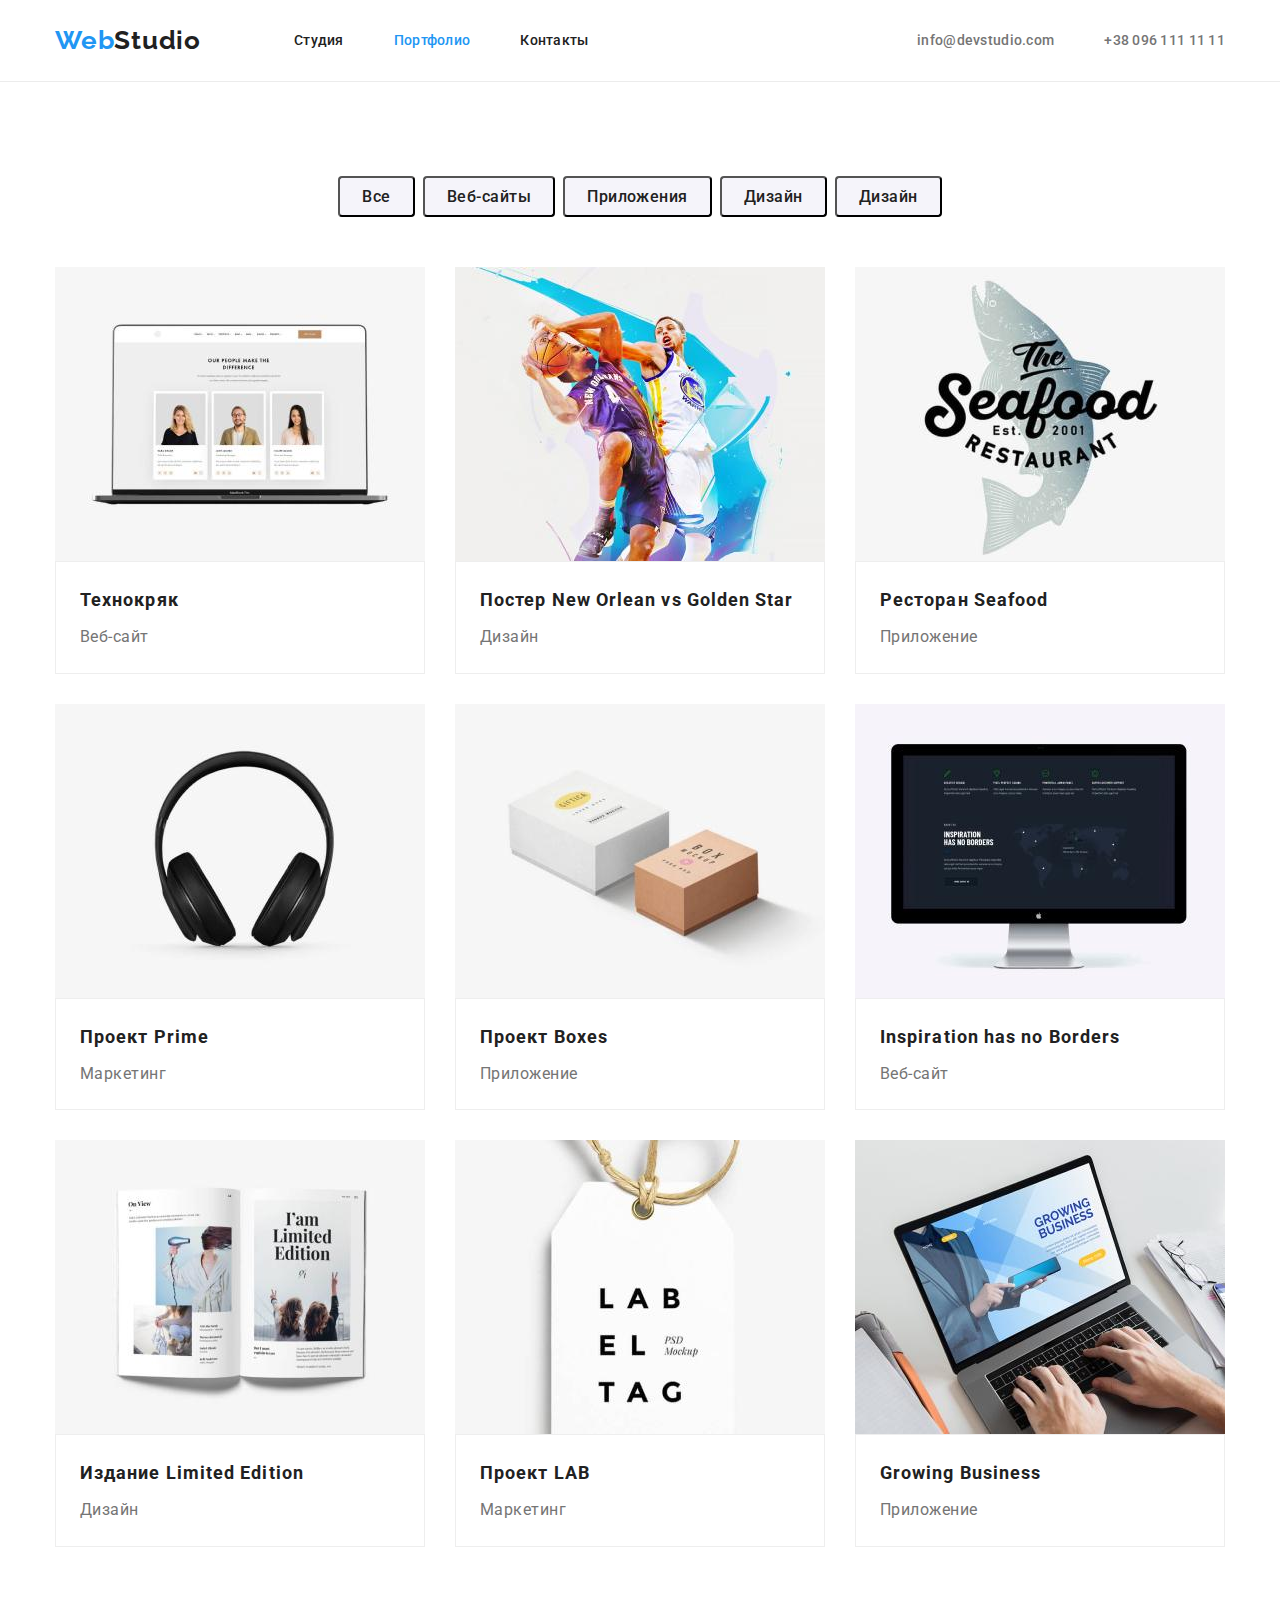
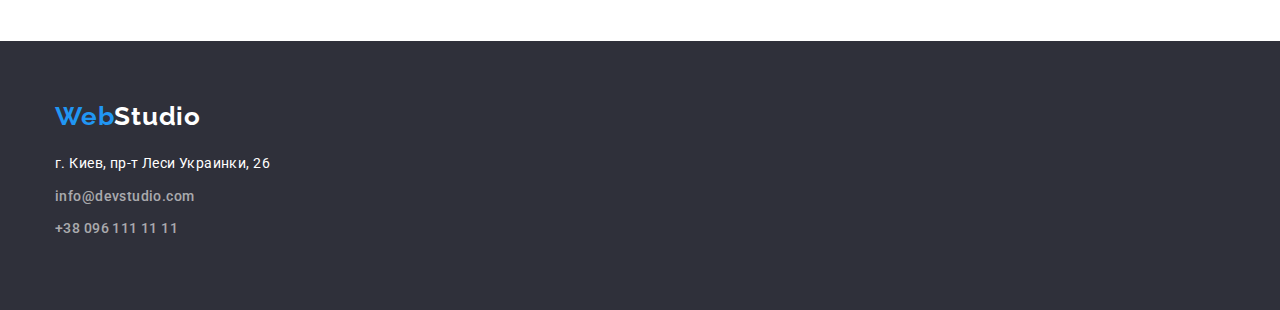
==== commit b9625f4d: "visually-hidden" ====
--- a/portfolio.html
+++ b/portfolio.html
@@ -35,7 +35,7 @@
     <main>
        <!-- Филтр -->
        <section class="section">
-        <h1>Портфолио</h1>
+        <h1 class="visually-hidden">Портфолио</h1>
            <div class="container">
             <ul class="list filter-list">
                 <li class="filter-item">
--- a/css/styles.css
+++ b/css/styles.css
@@ -10,6 +10,19 @@
   background-color: var(--primary-whit-color);
   color: var(--primary-text-color);
 }
+.visually-hidden {
+  position: absolute;
+  width: 1px;
+  height: 1px;
+  margin: -1px;
+  border: 0;
+  padding: 0;
+
+  white-space: nowrap;
+  clip-path: inset(100%);
+  clip: rect(0 0 0 0);
+  overflow: hidden;
+}
 /* Утилиты */
 .list {
   padding: 0;
@@ -196,7 +209,6 @@
   line-height: 1.2;
   text-align: center;
   letter-spacing: 0.03em;
-
   color: var(--title-text-color);
 }
 .team {
@@ -212,6 +224,8 @@
   box-shadow: 0px 1px 3px rgba(0, 0, 0, 0.12), 0px 1px 1px rgba(0, 0, 0, 0.14),
     0px 2px 1px rgba(0, 0, 0, 0.2);
   border-radius: 0px 0px 4px 4px;
+
+  width: 270px;
 }
 .team-card:last-child {
   margin-right: 0;
@@ -363,6 +377,8 @@
   margin-bottom: 9px;
 }
 .address-link:hover,
-.address-link:focus {
-  color: var(--accen-color);
-}
+.address-link:focus,
+.footer-link:hover,
+.footer-link:focus {
+  color: var(--accen-color);
+}
